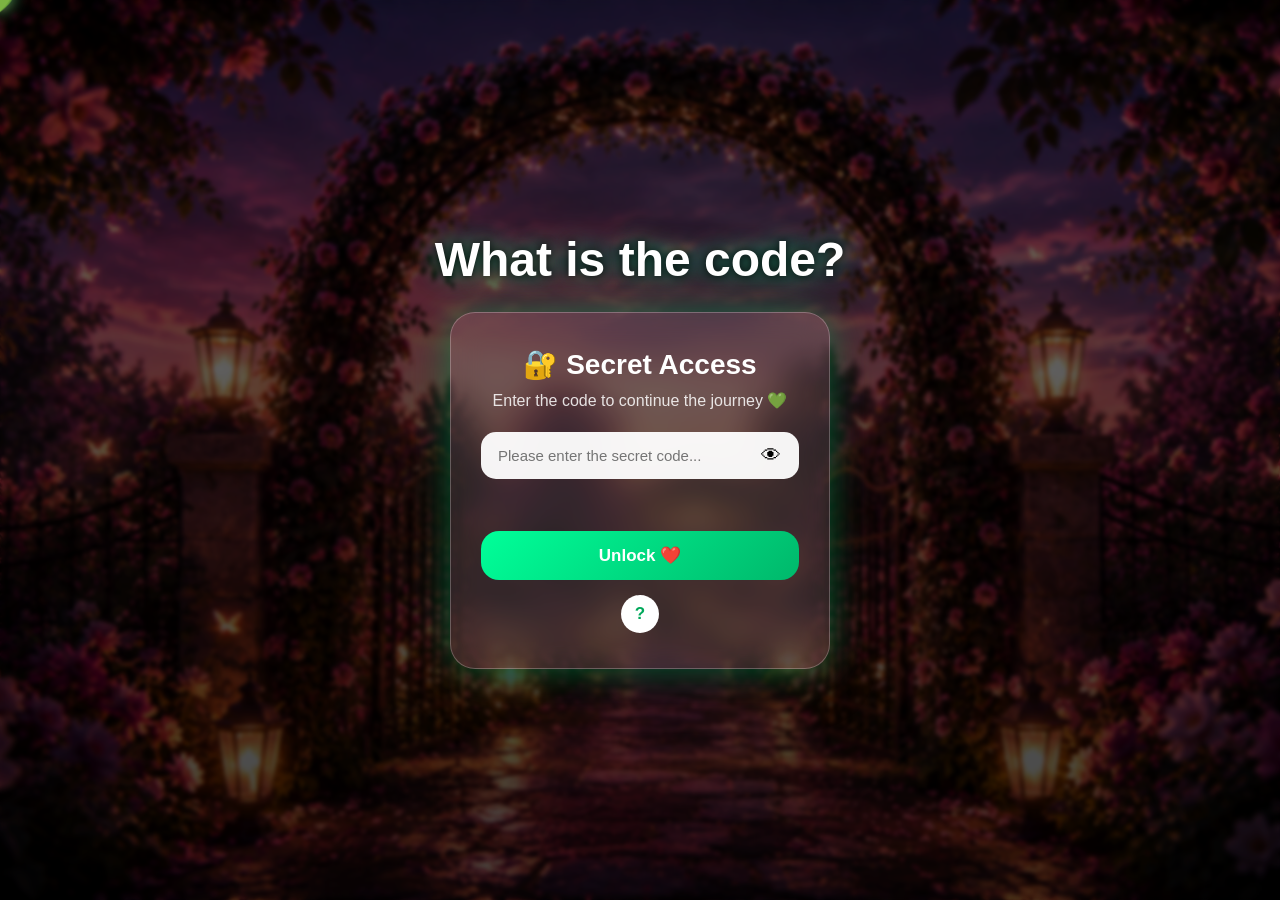
==== login.html @ e30bd23c "Happy birthday" ====
<!DOCTYPE html>
<html lang="en">

<head>
    <meta charset="UTF-8">
    <meta name="viewport" content="width=device-width, initial-scale=1.0">

    <title>Secret Login ❤️</title>

    <link rel="stylesheet" href="login.css">
</head>

<body>

    <!-- Unlock transition to Stage 3 -->
<div id="unlockTransition">
    <div class="unlock-animation">
        <div id="transitionLock">🔒</div>

        <h2 id="transitionText">
            Unlocking the next stage...
        </h2>

        <div class="loading-line">
            <div class="loading-progress"></div>
        </div>
    </div>
</div>

    <div id="entranceTransition"></div>

    <div id="heartCursor">💚</div>

    <div id="flower-container"></div>

    <main id="stage2">

        <h1 class="code-title">What is the code?</h1>

        <div class="login-card" id="loginCard">

            <h2>🔐 Secret Access</h2>

            <p class="login-description">
                Enter the code to continue the journey 💚
            </p>

            <div class="password-box">

                <input
                    type="password"
                    id="passwordInput"
                    placeholder="Please enter the secret code..."
                    autocomplete="off"
                >

                <button id="eyeBtn" type="button">👁</button>

            </div>

            <p id="loginMessage"></p>

            <button id="unlockBtn" type="button">
                Unlock ❤️
            </button>

            <button id="hintBtn" type="button">?</button>

            <div id="hintBox" class="hidden">
                💡 Hint: The code is something special I call you.
            </div>

        </div>

    </main>

    <script src="login.js"></script>

</body>

</html>
---- login.css ----
/* =================================
   RESET
================================= */

* {
    margin: 0;
    padding: 0;
    box-sizing: border-box;
}

body {
    min-height: 100vh;
    overflow: hidden;

    font-family: "Poppins", "Segoe UI", sans-serif;

    background:
        linear-gradient(
            rgba(0, 0, 0, 0.45),
            rgba(0, 0, 0, 0.65)
        ),
        url("images/back1.png") center / cover no-repeat;

    color: white;
    cursor: none;
}


/* =================================
   PAGE ENTRANCE TRANSITION
================================= */

#entranceTransition {
    position: fixed;
    inset: 0;

    z-index: 20000;

    background: black;

    pointer-events: none;

    animation: revealLogin 1.5s ease forwards;
}

@keyframes revealLogin {

    0% {
        opacity: 1;
    }

    20% {
        opacity: 1;
    }

    40% {
        opacity: 0.45;
    }

    52% {
        opacity: 0.9;
    }

    68% {
        opacity: 0.25;
    }

    100% {
        opacity: 0;
        visibility: hidden;
    }
}


/* =================================
   STAGE 2
================================= */

#stage2 {
    position: relative;

    width: 100%;
    min-height: 100vh;

    display: flex;
    justify-content: center;
    align-items: center;
    flex-direction: column;

    overflow: hidden;
}

#stage2::before {
    content: "";

    position: absolute;
    inset: 0;

    background: rgba(0, 0, 0, 0.2);
    backdrop-filter: blur(2px);

    z-index: 0;
}


/* =================================
   TITLE
================================= */

.code-title {
    position: relative;
    z-index: 2;

    font-size: 48px;

    margin-bottom: 25px;

    color: white;

    text-align: center;

    text-shadow:
        0 0 10px black,
        0 0 25px rgba(0, 255, 153, 0.7);

    animation: bounceText 1.5s infinite ease-in-out;
}

@keyframes bounceText {

    0%,
    100% {
        transform: translateY(0);
    }

    50% {
        transform: translateY(-10px);
    }
}


/* =================================
   LOGIN CARD
================================= */

.login-card {
    position: relative;
    z-index: 2;

    width: min(380px, 90%);

    padding: 35px 30px;

    border-radius: 25px;

    background: rgba(255, 255, 255, 0.12);

    backdrop-filter: blur(15px);
    -webkit-backdrop-filter: blur(15px);

    border: 1px solid rgba(255, 255, 255, 0.25);

    box-shadow:
        0 0 35px rgba(0, 255, 130, 0.35),
        0 15px 45px rgba(0, 0, 0, 0.45);

    text-align: center;

    animation: cardEntrance 1.2s ease forwards;
}

@keyframes cardEntrance {

    from {
        opacity: 0;
        transform: translateY(40px) scale(0.9);
    }

    to {
        opacity: 1;
        transform: translateY(0) scale(1);
    }
}

.login-card h2 {
    font-size: 28px;
    margin-bottom: 10px;
}

.login-description {
    margin-bottom: 22px;
    opacity: 0.85;
}


/* =================================
   PASSWORD INPUT
================================= */

.password-box {
    position: relative;

    width: 100%;

    margin-bottom: 15px;
}

.password-box input {
    width: 100%;

    padding: 15px 50px 15px 17px;

    border: none;
    outline: none;

    border-radius: 15px;

    font-size: 15px;

    color: #222;

    background: rgba(255, 255, 255, 0.95);

    transition: 0.3s ease;
}

.password-box input:focus {
    box-shadow:
        0 0 0 3px rgba(0, 255, 153, 0.25),
        0 0 20px rgba(0, 255, 153, 0.4);
}


/* =================================
   EYE BUTTON
================================= */

#eyeBtn {
    position: absolute;

    right: 8px;
    top: 50%;

    transform: translateY(-50%);

    width: 40px;
    height: 40px;

    padding: 0;

    border: none;
    border-radius: 50%;

    background: transparent;

    font-size: 20px;

    cursor: pointer;

    animation: none;
    box-shadow: none;
}

#eyeBtn:hover {
    transform: translateY(-50%) scale(1.12);
    box-shadow: none;
}


/* =================================
   LOGIN MESSAGE
================================= */

#loginMessage {
    min-height: 24px;

    margin-bottom: 5px;

    font-weight: bold;
}


/* =================================
   UNLOCK BUTTON
================================= */

#unlockBtn {
    width: 100%;

    padding: 14px;

    margin-top: 8px;

    border: none;
    border-radius: 18px;

    background:
        linear-gradient(
            135deg,
            #00ff99,
            #00b86b
        );

    color: white;

    font-size: 17px;
    font-weight: bold;

    cursor: pointer;

    transition: 0.3s ease;
}

#unlockBtn:hover {
    transform: scale(1.05);

    box-shadow:
        0 0 15px #00ff99,
        0 0 30px rgba(0, 255, 153, 0.7);
}

#unlockBtn:active {
    transform: scale(0.96);
}


/* =================================
   HINT
================================= */

#hintBtn {
    width: 38px;
    height: 38px;

    padding: 0;

    margin-top: 15px;

    border: none;
    border-radius: 50%;

    background: white;
    color: #00a85a;

    font-weight: bold;
    font-size: 17px;

    cursor: pointer;

    transition: 0.3s ease;
}

#hintBtn:hover {
    transform: scale(1.12);

    box-shadow:
        0 0 15px white,
        0 0 25px rgba(0, 255, 153, 0.65);
}

#hintBox {
    margin-top: 15px;

    padding: 12px;

    border-radius: 15px;

    background: rgba(0, 255, 130, 0.18);

    font-size: 14px;
}

.hidden {
    display: none;
}


/* =================================
   WRONG PASSWORD SHAKE
================================= */

.shake {
    animation: shake 0.4s ease;
}

@keyframes shake {

    0%,
    100% {
        transform: translateX(0);
    }

    25% {
        transform: translateX(-8px);
    }

    50% {
        transform: translateX(8px);
    }

    75% {
        transform: translateX(-8px);
    }
}


/* =================================
   HEART CURSOR
================================= */

#heartCursor {
    position: fixed;

    left: 0;
    top: 0;

    z-index: 9999;

    pointer-events: none;

    font-size: 24px;

    transform: translate(-50%, -50%);

    filter: drop-shadow(0 0 8px #66bb6a);
}


/* =================================
   FLOWERS
================================= */

#flower-container {
    position: fixed;
    inset: 0;

    z-index: 1;

    overflow: hidden;

    pointer-events: none;
}

.flower {
    position: absolute;

    top: -50px;

    opacity: 0.9;

    pointer-events: none;

    animation: flowerFall linear forwards;
}

@keyframes flowerFall {

    from {
        transform:
            translateY(-50px)
            rotate(0deg);
    }

    to {
        transform:
            translateY(110vh)
            rotate(360deg);
    }
}


/* =================================
   MOBILE
================================= */

@media (max-width: 500px) {

    .code-title {
        font-size: 36px;
        margin-bottom: 20px;
    }

    .login-card {
        width: 88%;
        padding: 30px 22px;
    }

    .login-card h2 {
        font-size: 24px;
    }
}
/* Force the login section into the exact center */

html,
body {
    width: 100%;
    height: 100%;
    margin: 0;
}

body {
    position: relative;
    display: block;
}

#stage2 {
    position: fixed;
    inset: 0;

    width: 100%;
    height: 100vh;

    display: flex;
    flex-direction: column;
    justify-content: center;
    align-items: center;

    padding: 20px;
}

.code-title {
    position: relative;
    z-index: 5;
    text-align: center;
}

.login-card {
    position: relative;
    z-index: 5;

    margin: 0 auto;
    flex-shrink: 0;
}
/* =================================
   STAGE 2 TO STAGE 3 TRANSITION
================================= */

#unlockTransition {
    position: fixed;
    inset: 0;

    z-index: 30000;

    display: flex;
    justify-content: center;
    align-items: center;

    background: black;

    opacity: 0;
    visibility: hidden;

    pointer-events: none;

    transition:
        opacity 0.6s ease,
        visibility 0.6s ease;
}

/* Show the black transition screen */
#unlockTransition.show {
    opacity: 1;
    visibility: visible;
    pointer-events: all;
}

.unlock-animation {
    display: flex;
    flex-direction: column;
    align-items: center;

    text-align: center;

    opacity: 0;
    transform: scale(0.8);

    transition:
        opacity 0.6s ease 0.4s,
        transform 0.6s ease 0.4s;
}

#unlockTransition.show .unlock-animation {
    opacity: 1;
    transform: scale(1);
}


/* PADLOCK */

#transitionLock {
    font-size: 100px;

    filter:
        drop-shadow(0 0 15px rgba(0, 255, 153, 0.8))
        drop-shadow(0 0 40px rgba(0, 255, 153, 0.45));

    animation: lockedPulse 1s ease-in-out infinite;
}

#transitionLock.unlocked {
    animation: unlockPop 0.7s ease forwards;
}


/* TEXT */

#transitionText {
    margin-top: 25px;

    color: white;

    font-size: 24px;
    font-weight: 600;

    letter-spacing: 1px;

    text-shadow: 0 0 18px rgba(0, 255, 153, 0.65);
}


/* LOADING LINE */

.loading-line {
    width: 260px;
    height: 6px;

    margin-top: 25px;

    overflow: hidden;

    border-radius: 999px;

    background: rgba(255, 255, 255, 0.15);
}

.loading-progress {
    width: 0;
    height: 100%;

    border-radius: 999px;

    background: linear-gradient(
        90deg,
        #00b86b,
        #00ff99
    );

    box-shadow: 0 0 18px #00ff99;
}

#unlockTransition.show .loading-progress {
    animation: unlockLoading 4.3s linear forwards;
}


/* ANIMATIONS */

@keyframes lockedPulse {
    0%,
    100% {
        transform: scale(1);
    }

    50% {
        transform: scale(1.12);
    }
}

@keyframes unlockPop {
    0% {
        transform: scale(1) rotate(0deg);
    }

    45% {
        transform: scale(1.4) rotate(-8deg);
    }

    70% {
        transform: scale(1.15) rotate(6deg);
    }

    100% {
        transform: scale(1.25) rotate(0deg);
    }
}

@keyframes unlockLoading {
    from {
        width: 0;
    }

    to {
        width: 100%;
    }
}


/* HIDE THE HEART DURING TRANSITION */

body.unlocking #heartCursor {
    opacity: 0;
}

body.unlocking {
    pointer-events: none;
}


/* MOBILE */

@media (max-width: 500px) {
    #transitionLock {
        font-size: 80px;
    }

    #transitionText {
        font-size: 19px;
        padding: 0 20px;
    }

    .loading-line {
        width: 220px;
    }
}
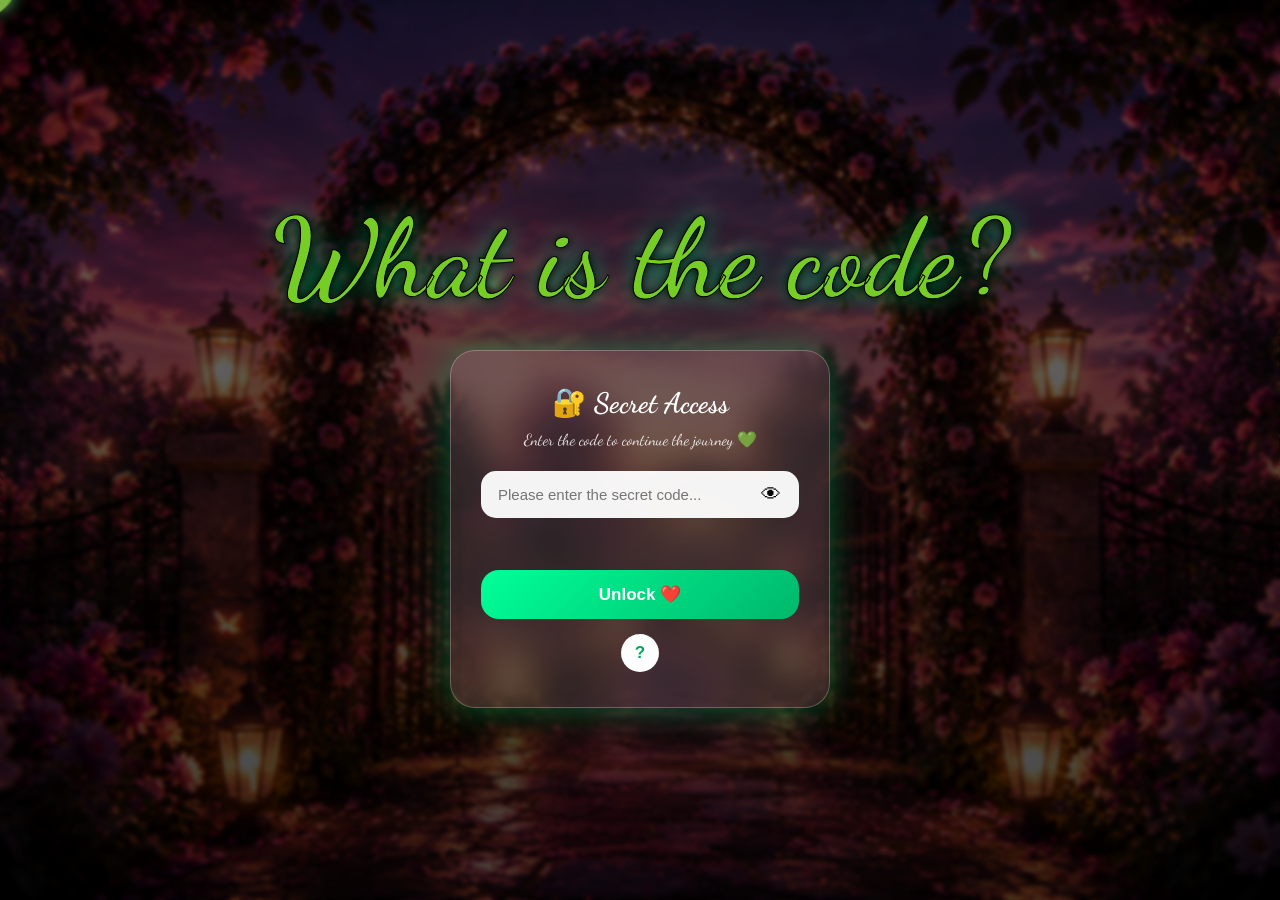
==== commit 67e90807: "Font changes" ====
--- a/login.html
+++ b/login.html
@@ -8,6 +8,15 @@
     <title>Secret Login ❤️</title>
 
     <link rel="stylesheet" href="login.css">
+
+     <!-- Google Fonts: Dancing Script + Poppins -->
+    <link rel="preconnect" href="https://fonts.googleapis.com">
+
+    <link rel="preconnect" href="https://fonts.gstatic.com" crossorigin>
+
+    <link
+        href="https://fonts.googleapis.com/css2?family=Dancing+Script:wght@400;500;600;700&family=Poppins:wght@300;400;500;600;700&display=swap"
+        rel="stylesheet"
 </head>
 
 <body>
--- a/login.css
+++ b/login.css
@@ -12,7 +12,7 @@
     min-height: 100vh;
     overflow: hidden;
 
-    font-family: "Poppins", "Segoe UI", sans-serif;
+    font-family: "Dancing Script", cursive;
 
     background:
         linear-gradient(
@@ -111,11 +111,11 @@
     position: relative;
     z-index: 2;
 
-    font-size: 48px;
+    font-size: 110px;
 
     margin-bottom: 25px;
 
-    color: white;
+    color: #76CD26;
 
     text-align: center;
 
@@ -124,6 +124,12 @@
         0 0 25px rgba(0, 255, 153, 0.7);
 
     animation: bounceText 1.5s infinite ease-in-out;
+
+    -webkit-text-stroke-width: 1px;
+    -webkit-text-stroke-color: black;
+    -webkit-text-fill-color: #76CD26;
+
+    ;
 }
 
 @keyframes bounceText {
